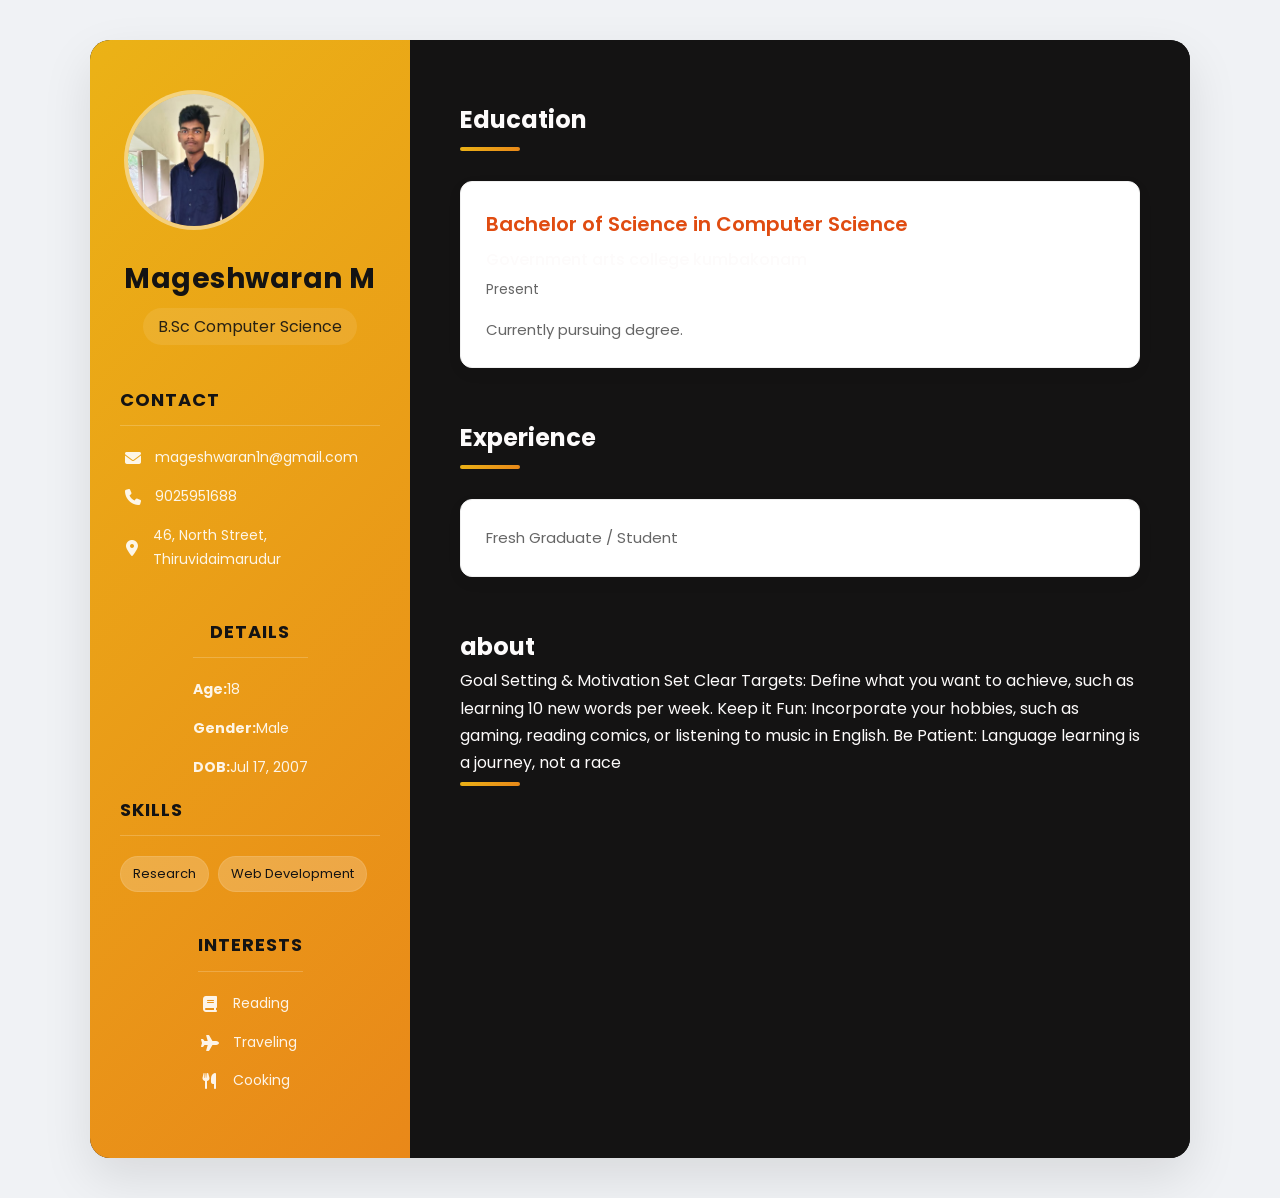
==== index.html @ 201623fc "Update and rename index1.html to index.html" ====
<!DOCTYPE html>
<html lang="en">

<head>
    <meta charset="UTF-8">
    <meta name="viewport" content="width=device-width, initial-scale=1.0">
    <title>Mageshwaran M - Resume</title>
    <link rel="stylesheet" href="resume.css">
    <link rel="preconnect" href="https://fonts.googleapis.com">
    <link rel="preconnect" href="https://fonts.gstatic.com" crossorigin>
    <link
        href="https://fonts.googleapis.com/css2?family=Poppins:wght@300;400;500;700&family=Inter:wght@300;400;500;600&display=swap"
        rel="stylesheet">
    <link rel="stylesheet" href="https://cdnjs.cloudflare.com/ajax/libs/font-awesome/6.4.0/css/all.min.css">
</head>

<body>
    <div class="resume-container">
        <aside class="sidebar">
            <div class="profile-header">
                <div class="avatar-placeholder"><img class="magesh" src="magesh1.jpeg"></div>
                <h1>Mageshwaran M</h1>
                <p class="title">B.Sc Computer Science</p>
            </div>

            <div class="contact-info">
                <h3>Contact</h3>
                <ul>
                    <li>
                        <i class="fa-solid fa-envelope"></i>
                        <a href="mailto:mageshwaran1n@gmail.com">mageshwaran1n@gmail.com</a>
                    </li>
                    <li>
                        <i class="fa-solid fa-phone"></i>
                        <span>9025951688</span>
                    </li>
                    <li>
                        <i class="fa-solid fa-location-dot"></i>
                        <span>46, North Street, Thiruvidaimarudur</span>
                    </li>
                </ul>
            </div>

            <div class="personal-details">
                <h3>Details</h3>
                <ul>
                    <li><strong>Age:</strong> 18</li>
                    <li><strong>Gender:</strong> Male</li>
                    <li><strong>DOB:</strong> Jul 17, 2007</li>
                </ul>
            </div>

            <div class="skills-section">
                <h3>Skills</h3>
                <div class="skills-list">
                    <span class="skill-tag">Research</span>
                    <span class="skill-tag">Web Development</span>
                </div>
            </div>



            <div class="interests-section">
                <h3>Interests</h3>
                <ul>
                    <li><i class="fa-solid fa-book"></i> Reading</li>
                    <li><i class="fa-solid fa-plane"></i> Traveling</li>
                    <li><i class="fa-solid fa-utensils"></i> Cooking</li>
                </ul>
            </div>
        </aside>

        <main class="main-content">
            <section class="section">
                <h2 class="section-title">Education</h2>
                <div class="timeline-item">
                    <div class="timeline-content">
                        <h3>Bachelor of Science in Computer Science</h3>
                        <p class="institution">Government arts college kumbakonam</p>
                        <!-- Placeholder, user didn't provide -->
                        <p class="date">Present</p>
                        <p class="description">Currently pursuing degree.</p>
                    </div>
                </div>
            </section>

            <section class="section">
                <h2 class="section-title">Experience</h2>
                <!-- Placeholder for future experience -->
                <div class="timeline-item">
                    <div class="timeline-content">
                        <p class="description">Fresh Graduate / Student</p>
                    </div>
                </div>
            </section>
            <div>
                <h2>about</h2>
                <p>Goal Setting & Motivation Set Clear Targets: Define what you want to achieve, such as learning 10 new
                    words per week.
                    Keep it Fun: Incorporate your hobbies, such as gaming, reading comics, or listening to music in
                    English.
                    Be Patient: Language learning is a journey, not a race</p>
            </div>

            <section class="section">
                <h2 class="section-title">

            </section>
        </main>
    </div>
</body>

</html>
---- resume.css ----
:root {
    --primary-gradient: linear-gradient(135deg, #ebb216 0%, #e98819 100%);
    --accent-color: #e04c11;
    --text-dark: #fdfbfb;
    --text-light: #666666;
    --white: #141313;
    --sidebar-width: 320px;
    --card-radius: 20px;
    --shadow: 0 20px 50px rgba(0, 0, 0, 0.1);
}
.magesh{
    width: 100%;
    height: 100%;
    border-radius: 100%;
}
.magesh:hover{
  transform: rotateY(360deg);
  transition:2s;
}
* {
    box-sizing: border-box;
    margin: 0;
    padding: 0;
}

body {
    font-family: 'Poppins', 'Inter', sans-serif;
    background-color: #f0f2f5;
    color: var(--text-dark);
    line-height: 1.7;
    min-height: 100vh;
    display: flex;
    justify-content: center;
    align-items: center;
    padding: 40px 20px;
}

.resume-container {
    display: flex;
    background-color: var(--white);
    width: 100%;
    max-width: 1100px;
    box-shadow: var(--shadow);
    border-radius: var(--card-radius);
    overflow: hidden;
    min-height: 800px;
}

/* Sidebar Styling */
.sidebar {
    width: var(--sidebar-width);
    background: var(--primary-gradient);
    color: var(--white);
    padding: 50px 30px;
    flex-shrink: 0;
    text-align: center;
    display: flex;
    flex-direction: column;
    align-items: center;
}

.avatar-placeholder {
    width: 140px;
    height: 140px;
    background-color: rgba(255, 255, 255, 0.2);
    color: var(--white);
    font-size: 48px;
    font-weight: 700;
    display: flex;
    align-items: center;
    justify-content: center;
    border-radius: 50%;
    margin-bottom: 25px;
    border: 4px solid rgba(255, 255, 255, 0.3);
    backdrop-filter: blur(5px);
}

.profile-header h1 {
    font-size: 28px;
    font-weight: 700;
    margin-bottom: 5px;
    letter-spacing: 0.5px;
}

.profile-header .title {
    font-size: 16px;
    opacity: 0.9;
    font-weight: 400;
    margin-bottom: 40px;
    display: inline-block;
    padding: 5px 15px;
    background: rgba(255, 255, 255, 0.1);
    border-radius: 20px;
}

.contact-info,
.skills-section,
.languages-section {
    width: 100%;
    text-align: left;
    margin-bottom: 30px;
}

.sidebar h3 {
    font-size: 18px;
    text-transform: uppercase;
    letter-spacing: 1px;
    margin-bottom: 20px;
    padding-bottom: 10px;
    border-bottom: 1px solid rgba(255, 255, 255, 0.2);
    color: var(--white);
}

.sidebar ul {
    list-style: none;
}

.sidebar li {
    margin-bottom: 15px;
    font-size: 14px;
    display: flex;
    align-items: center;
    color: rgba(255, 255, 255, 0.9);
}

.sidebar li i {
    width: 25px;
    margin-right: 10px;
    font-size: 16px;
    text-align: center;
}

.sidebar a {
    color: inherit;
    text-decoration: none;
    transition: opacity 0.3s;
}

.sidebar a:hover {
    opacity: 0.8;
}

.skill-tag {
    display: inline-block;
    background-color: rgba(255, 255, 255, 0.2);
    padding: 6px 12px;
    border-radius: 20px;
    font-size: 13px;
    margin: 0 5px 8px 0;
    border: 1px solid rgba(255, 255, 255, 0.1);
}

/* Main Content Styling */
.main-content {
    flex: 1;
    padding: 60px 50px;
    background-color: var(--white);
}

.section {
    margin-bottom: 50px;
}

.section-title {
    font-size: 24px;
    color: var(--text-dark);
    margin-bottom: 30px;
    font-weight: 700;
    position: relative;
    padding-bottom: 10px;
    display: inline-block;
}

.section-title::after {
    content: '';
    position: absolute;
    bottom: 0;
    left: 0;
    width: 60px;
    height: 4px;
    background: var(--primary-gradient);
    border-radius: 2px;
}

.timeline-item,
.reference-item {
    background: #fff;
    padding: 25px;
    border-radius: 12px;
    box-shadow: 0 5px 15px rgba(0, 0, 0, 0.05);
    margin-bottom: 25px;
    transition: transform 0.3s ease;
    border: 1px solid #f0f0f0;
}

.timeline-item:hover {
    transform: translateY(-5px);
    box-shadow: 0 8px 25px rgba(0, 0, 0, 0.1);
}

.timeline-content h3 {
    font-size: 20px;
    color: var(--accent-color);
    margin-bottom: 5px;
    font-weight: 600;
}

.timeline-content .institution {
    font-size: 16px;
    font-weight: 500;
    color: var(--text-dark);
    margin-bottom: 5px;
}

.timeline-content .date {
    font-size: 14px;
    color: var(--text-light);
    margin-bottom: 15px;
    display: block;
}

.timeline-content .description {
    font-size: 15px;
    color: var(--text-light);
}

/* Responsive Design */
@media (max-width: 900px) {
    body {
        padding: 0;
        align-items: flex-start;
    }

    .resume-container {
        flex-direction: column;
        border-radius: 0;
        box-shadow: none;
    }

    .sidebar {
        width: 100%;
        padding: 40px 20px;
    }

    .main-content {
        padding: 40px 20px;
    }
}
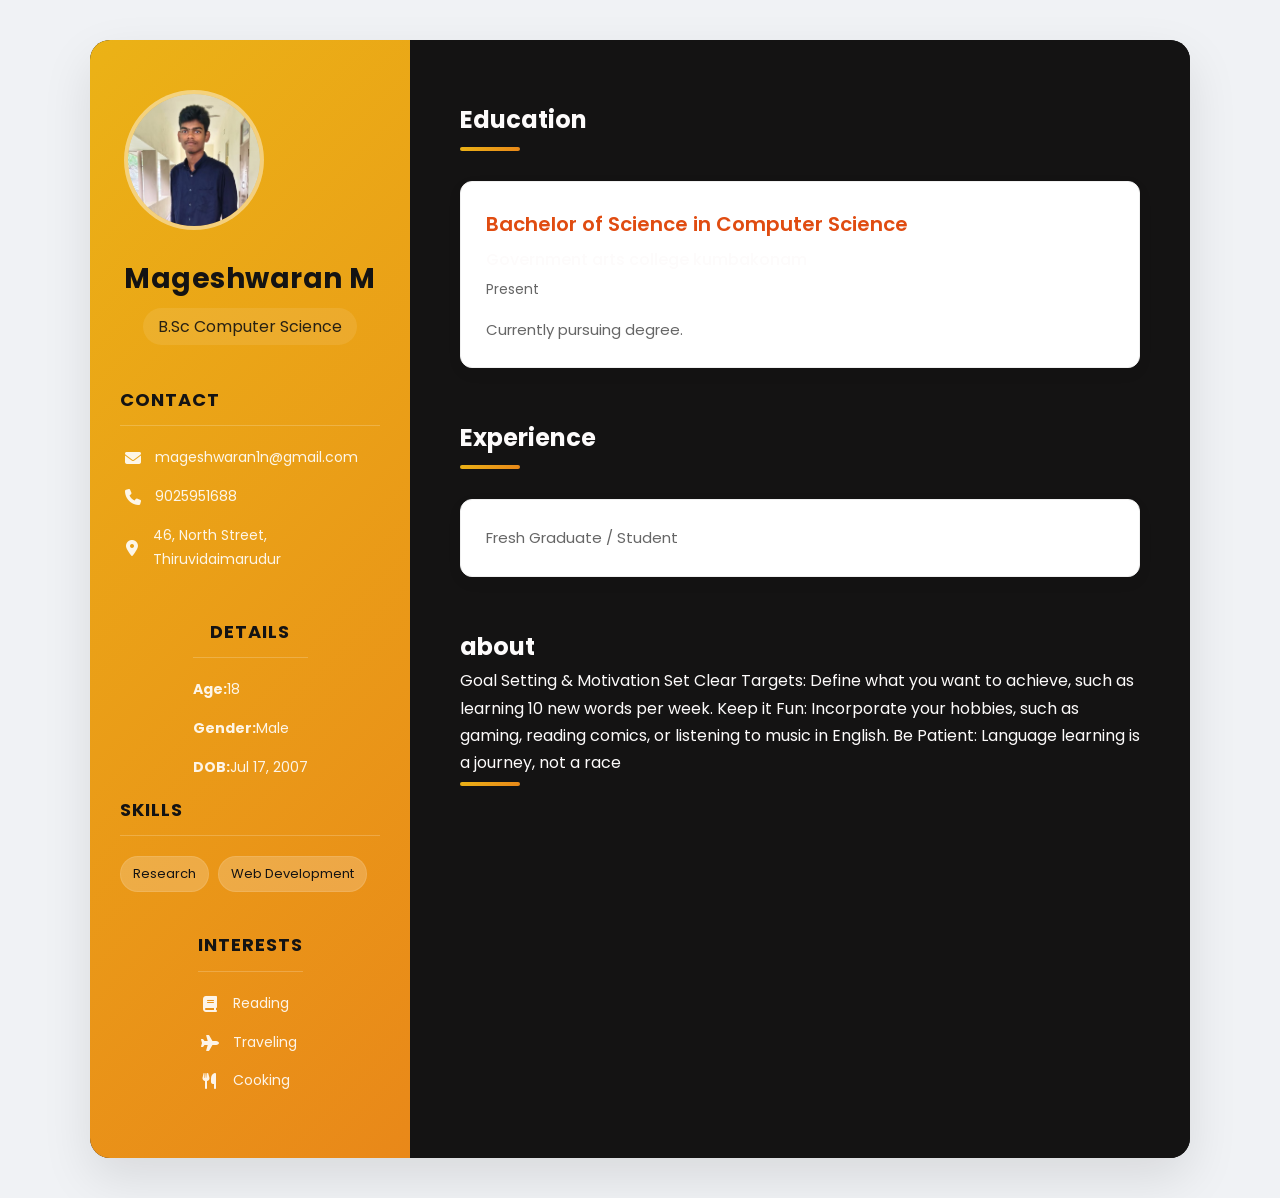
==== commit 6b4a5dd3: "Update index.html" ====
--- a/index.html
+++ b/index.html
@@ -3,6 +3,20 @@
 
 <head>
     <meta charset="UTF-8">
+    <meta name="google-site-verification" content="0veEUopmQN18woKAWMeRm7DUTy8WROu-cUPT_0feynw" />
+    <meta name="description" content="Mango Magesh (Mageshwaran Blog) – Learn programming, software development, and tech skills in Tamil. Become a super learner with easy tutorials, guides, and coding tips.">
+
+<meta name="keywords" content="Mageshwaran blog, Mango Magesh, Tamil coding blog, programming in Tamil, software development Tamil, learn coding Tamil, tech blog India">
+
+<meta name="author" content="Mageshwaran M">
+
+<meta name="viewport" content="width=device-width, initial-scale=1.0">
+
+<meta property="og:title" content="Mango Magesh | Mageshwaran Blog">
+
+<meta property="og:description" content="Learn coding in Tamil with Mango Magesh. Simple, powerful tutorials to boost your tech skills.">
+
+<meta property="og:type" content="website">
     <meta name="viewport" content="width=device-width, initial-scale=1.0">
     <title>Mageshwaran M - Resume</title>
     <link rel="stylesheet" href="resume.css">
